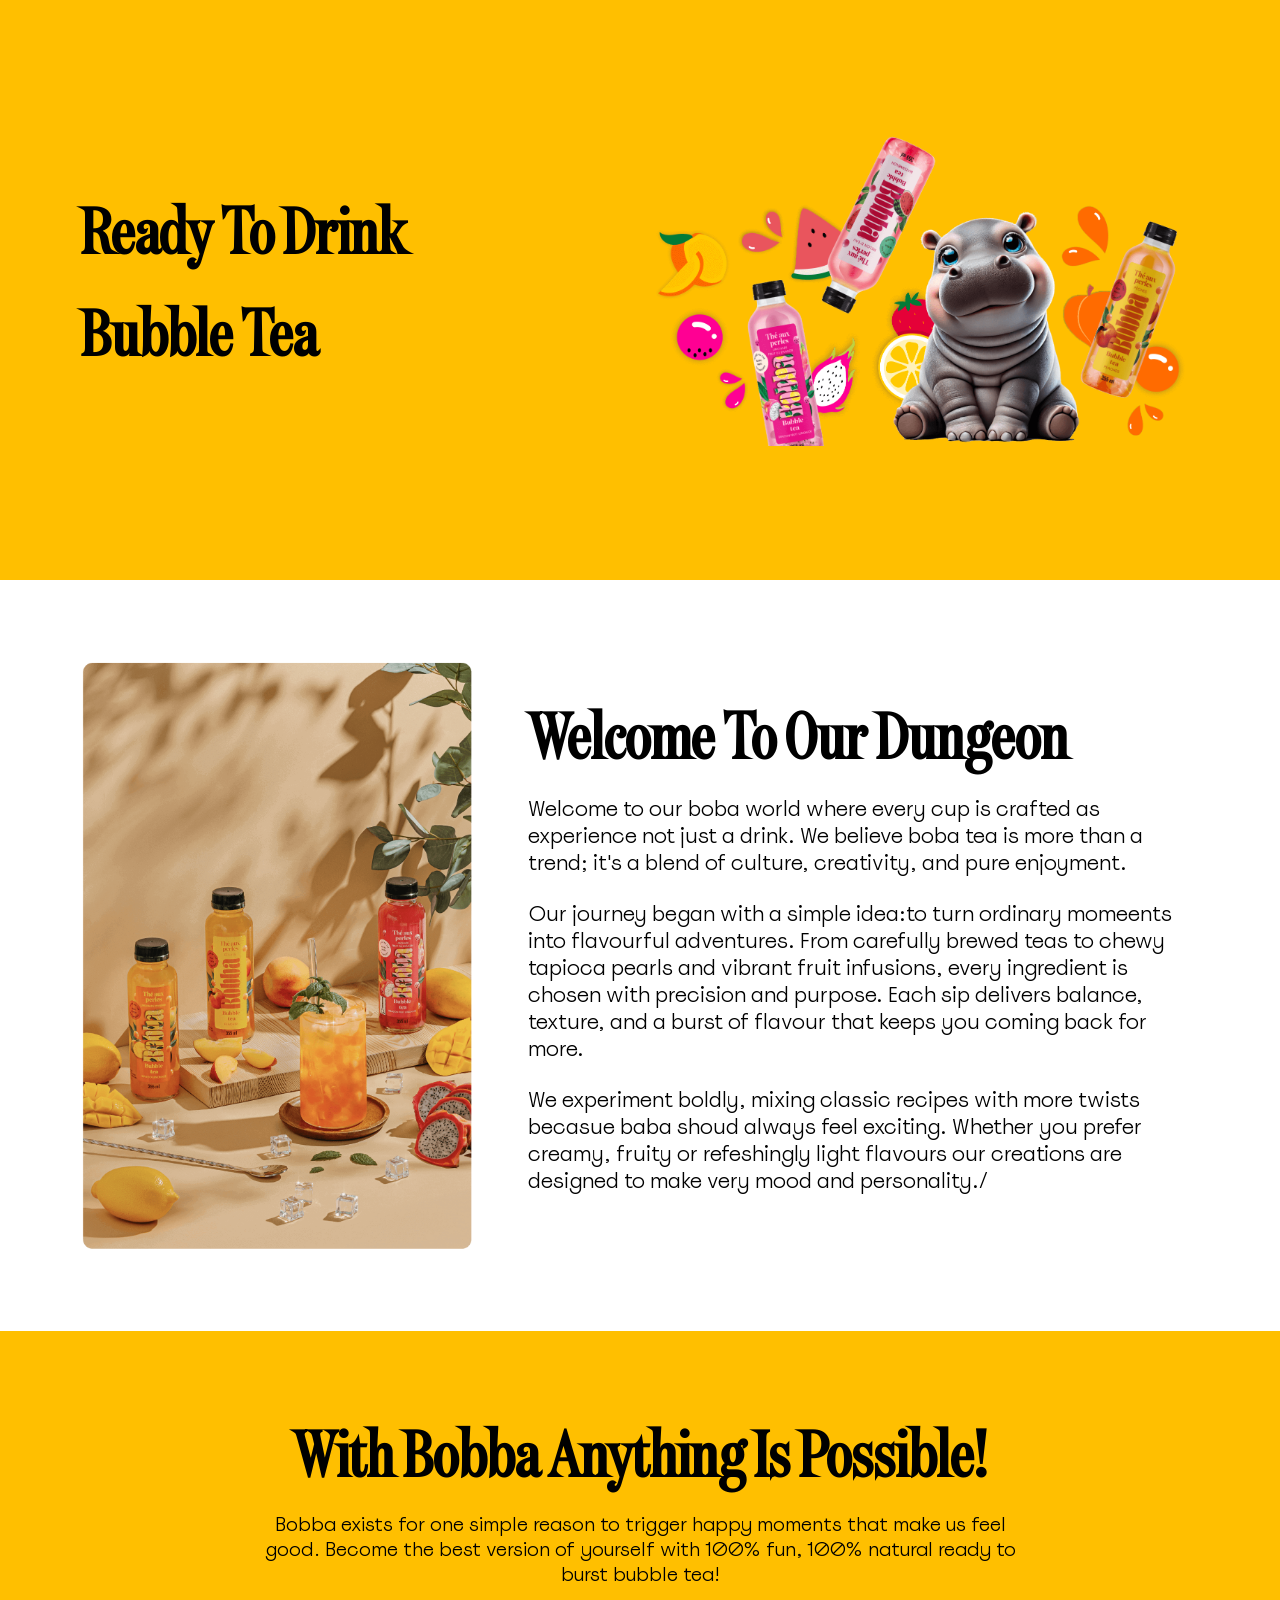
==== aboutus.html @ c611c375 "Add about us page with styling and content for bubble tea brand" ====
<!DOCTYPE html>
<html lang="en">
<head>
    <meta charset="UTF-8">
    <meta name="viewport" content="width=device-width, initial-scale=1.0">
    <title>Ready To Drink Bubble Tea</title>
    <style>
        @font-face {
            font-family: boba;
            src: url(fonts/subset-DomaineDisplayCd-Regular.woff2);
        }
        @font-face {
            font-family: boba1;
            src: url(fonts/fa-brands-400.woff2);
        }
        @font-face {
            font-family: boba2;
            src: url(fonts/subset-Spoof-Light.woff2);
        }
        *{
        margin: 0;
        padding: 0;
        }
        body{
            margin: 0;
            padding: 0;
            box-sizing: border-box;
            font-family: Arial, sans-serif;
            font-family: boba;
        }
        .hero{
            display: flex;
            height: 60vh;
            background-color: rgb(255, 191, 0);
            padding: 20px 80px 20px 80px;
        }
        .hero-first{
            display: flex;
            flex-direction: column;
            justify-content: center;
            width: 50%;
        }
        .hero-second{
            display: flex;
            justify-content: center;
            align-items: center;
            width: 50%;
        }
        .hero-second img{
            width: 100%;
        }
        .welcome{
            display: flex;
            padding: 80px;
        }
        .welcome-first{
            display: flex;
            width: 40%;
        }

        .welcome-first img{
            width: 88%;
        }
        .welcome-second{
            display: flex;
            flex-direction: column;
            justify-content: center;
            width: 60%;
            font-size: 1.3rem;
            
        }
        .welcome-second p{
            font-family: boba2;
            margin-bottom: 1.5rem;
        }
        .emotion{
            display: flex;
            flex-direction: column;
            align-items: center;
            padding: 80px;
            background-color: rgb(255, 191, 0);
        }
        h1{
            font-size: 4rem;
            margin-bottom: 1.1rem;
        }
        p{
            font-family: boba2;
        }
        .emotion .header{
            display: flex;
            flex-direction: column;
            align-items: center;
            text-align: center;
            margin-bottom: 3rem;
            font-size: 1.2rem;
            width: 70%;
        }


    </style>
</head>
<body>
    <div class="hero">
        <div class="hero-first">
            <h1>Ready To Drink</h1>
            <h1>Bubble Tea</h1>
        </div>
        <div class="hero-second">
            <img src="Img/aboutusimg.png" alt="">
        </div>
    </div>

    <div class="welcome">
        <div class="welcome-first">
            <img src="Img/aboutusimg2.png" alt="">
        </div>
        <div class="welcome-second">
            <h1>Welcome To Our Dungeon</h1>
            <p>Welcome to our boba world where every cup is crafted as experience not just a drink. We believe boba tea is more than a trend; it's a blend of culture, creativity, and pure enjoyment.</p>
            <p>Our journey began with a simple idea:to turn ordinary momeents into flavourful adventures. From carefully brewed teas to chewy tapioca pearls and vibrant fruit infusions, every ingredient is chosen with precision and purpose. Each sip delivers balance, texture, and a burst of flavour that keeps you coming back for more.</p>
            <p>We experiment boldly, mixing classic recipes with more twists becasue baba shoud always feel exciting. Whether you prefer creamy, fruity or refeshingly light flavours our creations are designed to make very mood and personality./</p>
        </div>
    </div>

    <div class="emotion">
        <div class="header">
            <h1>With Bobba Anything Is Possible!</h1>
            <p>Bobba exists for one simple reason to trigger happy moments that make us feel good. Become the best version of yourself with 100% fun, 100% natural ready to burst bubble tea!</p>
        </div>
        <div class="cards">
            <div class="card">
                
            </div>
        </div>
    </div>
</body>
</html>
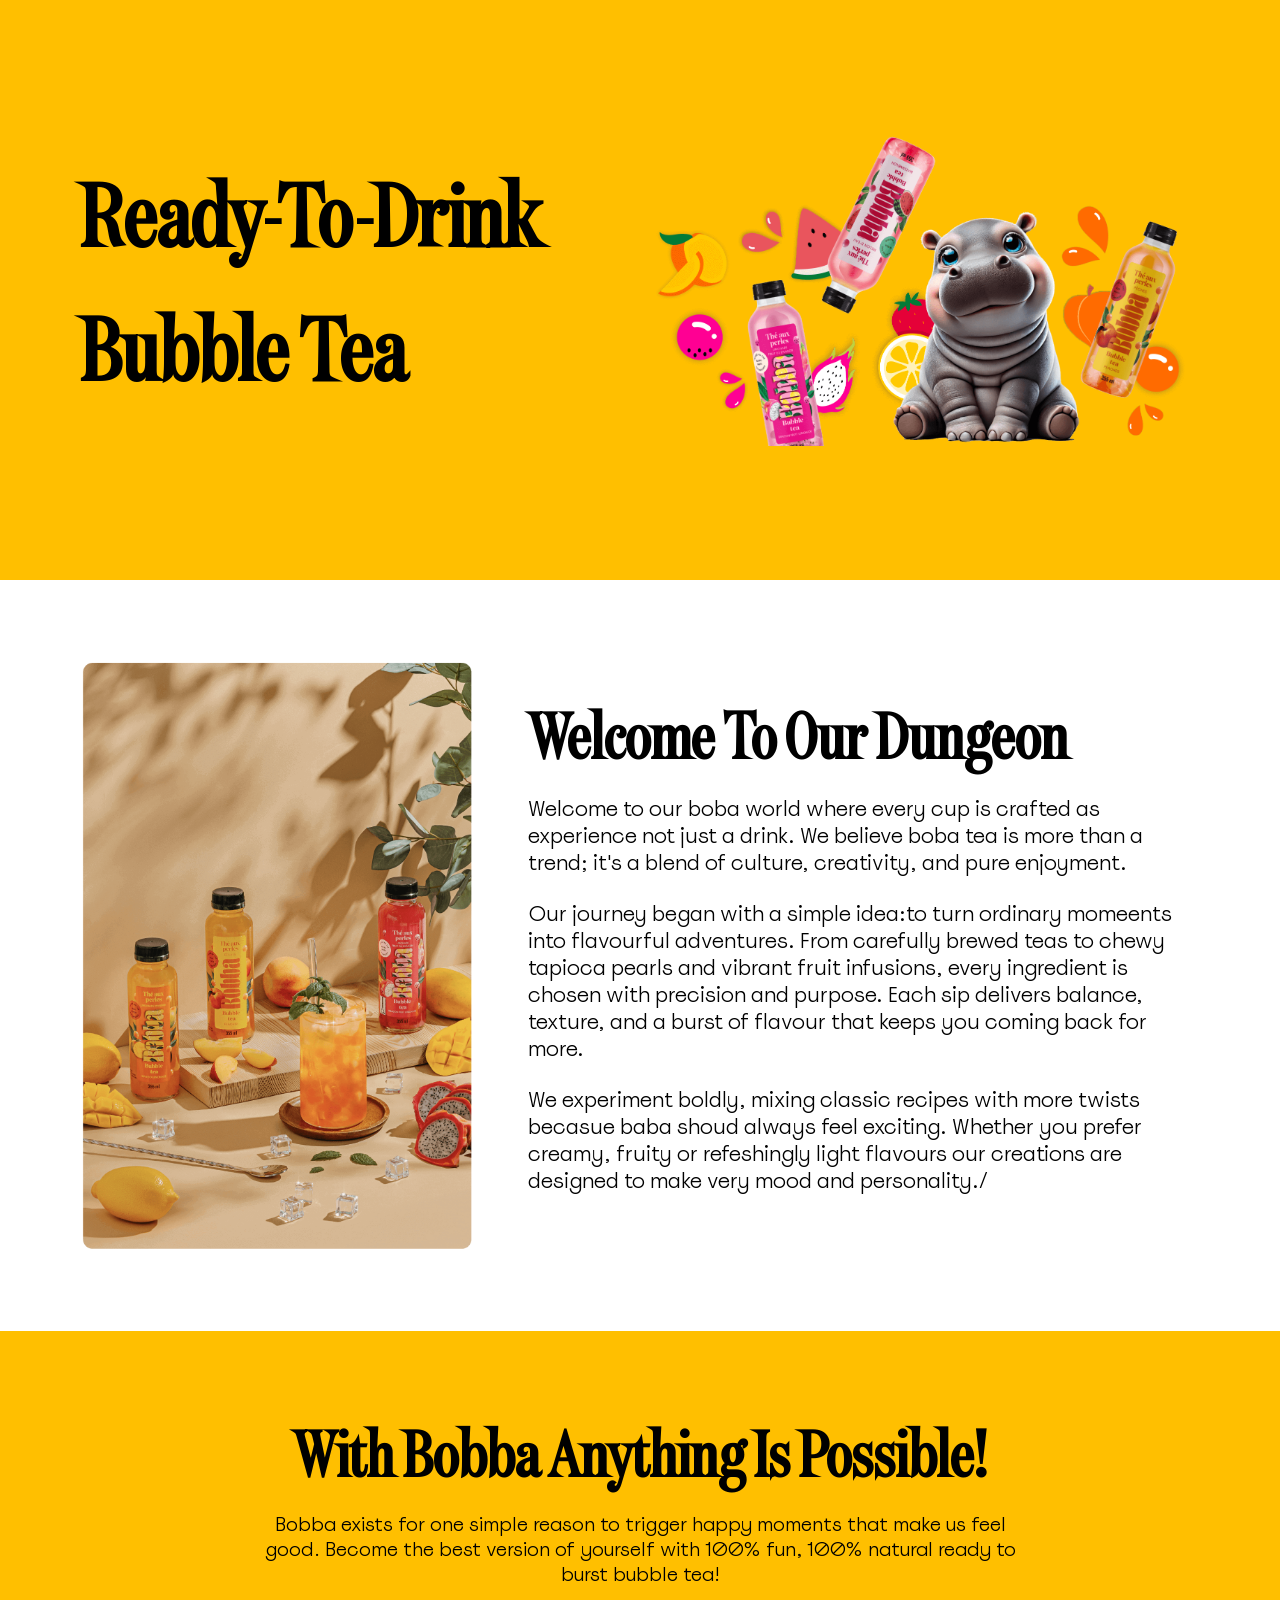
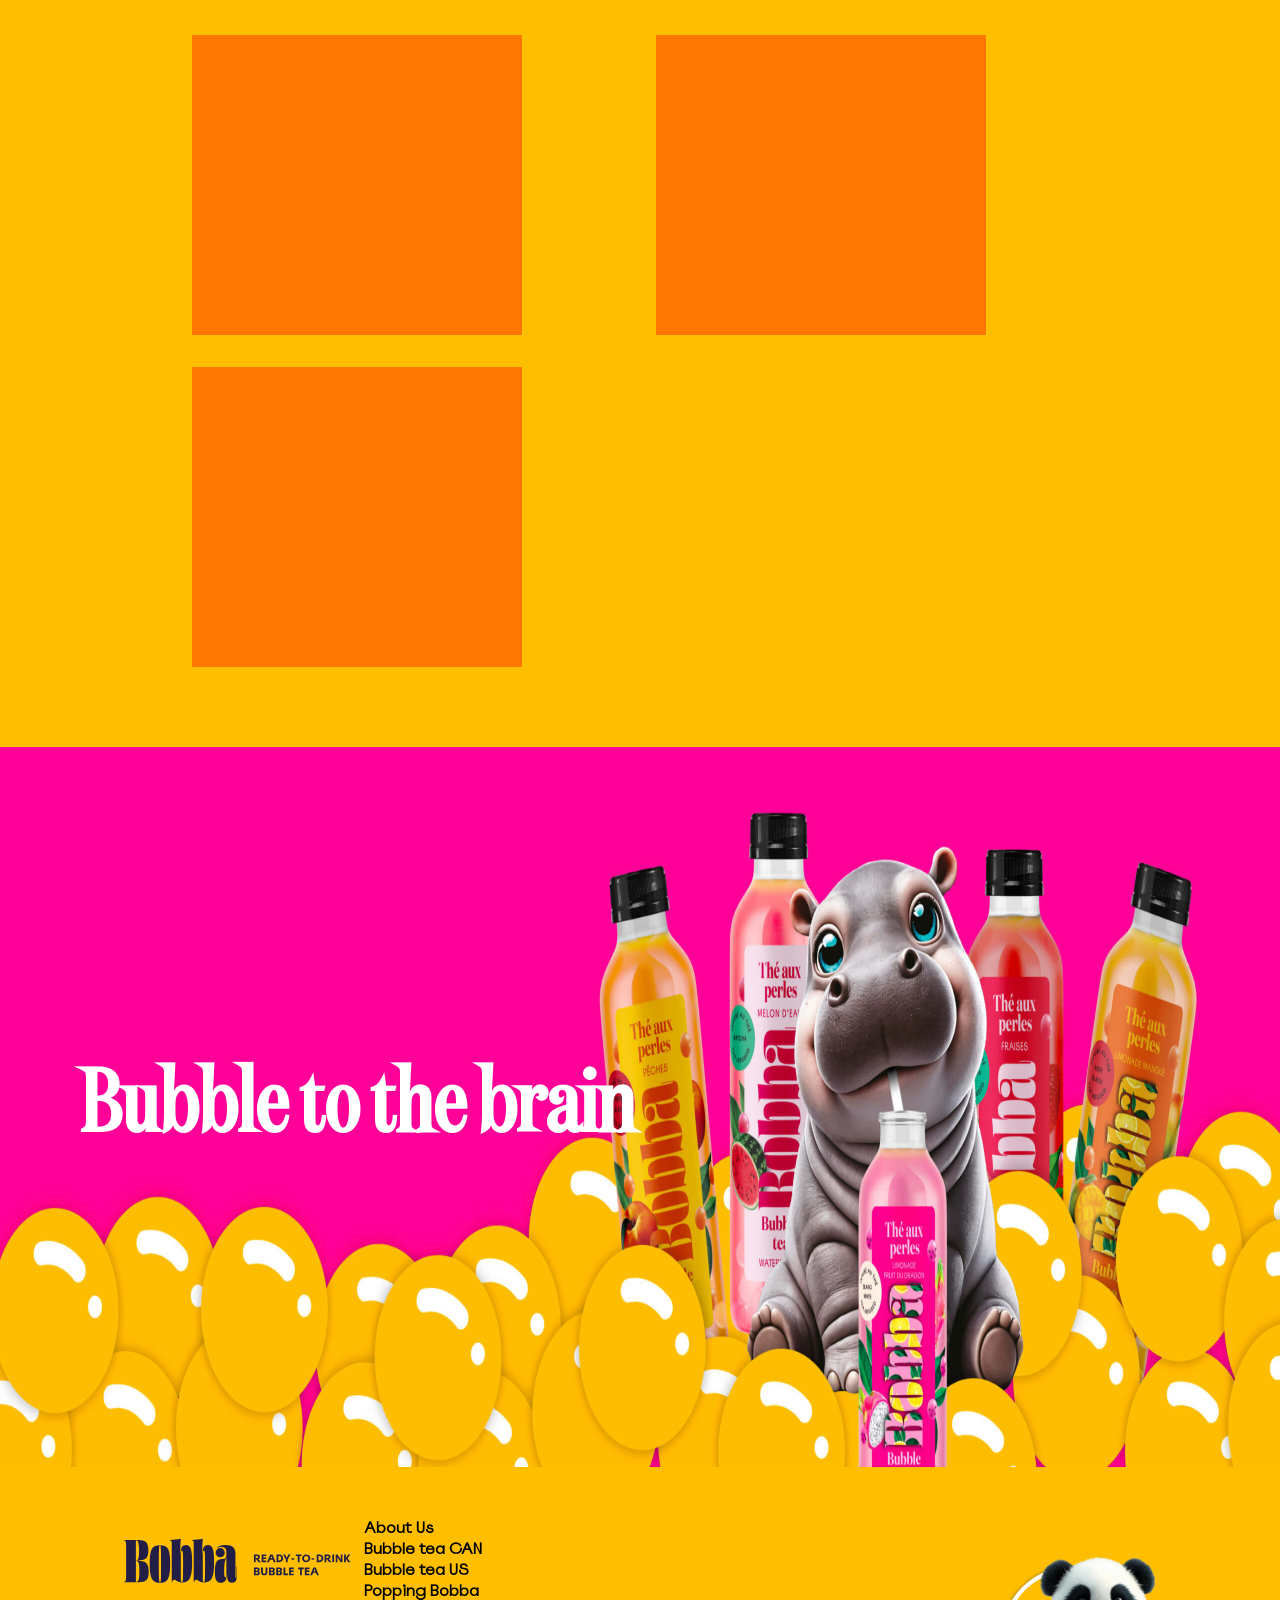
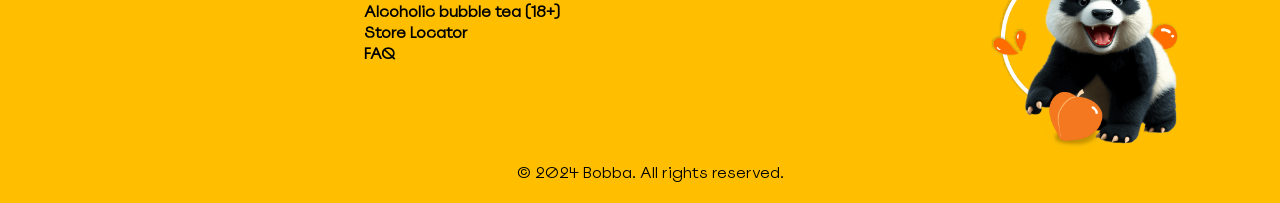
==== commit 5f4927d1: "Refactor code structure for improved readability and maintainability" ====
--- a/aboutus.html
+++ b/aboutus.html
@@ -40,6 +40,9 @@
             justify-content: center;
             width: 50%;
         }
+        .hero-first h1{
+            font-size: 5.5rem;
+        }
         .hero-second{
             display: flex;
             justify-content: center;
@@ -96,14 +99,121 @@
             font-size: 1.2rem;
             width: 70%;
         }
-
-
+        .cards{
+            display: grid;
+            grid-template-columns: repeat(auto-fill,minmax(330px, 1fr));
+            width: 80%;
+            gap: 2rem;
+    
+        }
+        .card{
+            display: flex;
+            flex-direction: column;
+            justify-content: center;
+            align-items: center;
+            width: 330px;
+            height: 300px;
+            background-color: rgb(255, 119, 0);
+            perspective: 1000px;
+            transform-style: preserve-3d;
+            transition: transform 0.8s ease;
+        }
+        .card h1{
+            font-size: 7rem;
+            color: white;
+            margin-bottom: 0;
+        }
+        .card h3{
+            font-size: 2rem;
+            text-align: center;
+        }
+        .card-front,.card-back {
+        position: absolute;
+        backface-visibility: hidden;
+        border-radius: 20px;
+        display: flex;
+        flex-direction: column;
+        justify-content: center;
+        align-items: center;
+        padding: 20px;
+        text-align: center;
+        }
+        .card-back {
+            transform: rotateY(180deg);
+        }
+
+        .card-back h3{
+            font-size: 2rem;
+            margin-bottom: 0.5rem;
+        }
+        .card-back p{
+            font-size: 1.2rem
+        }
+        .active{
+            transform: rotateY(180deg);
+        }
+        .brain{
+            display: flex;
+            height: 80vh;
+        }
+        .brain-first{
+            display: flex;
+            width: 100%;
+        }
+        .brain-first img{
+            width: 100%;
+            z-index: 0;
+        }
+        .brain-second{
+            display: flex;
+            position: absolute;
+            justify-content: center;
+            align-items: center;
+            height: 80vh;
+            color: white;
+            z-index: 1;
+            padding-left: 80px;
+        }
+        .brain-second h1{
+            font-size: 5.5rem;
+        }
+        
+        .footer{
+            display: flex;
+            flex-direction: column;
+            align-items: center;
+            background-color: rgb(255, 191, 0);
+            padding: 50px 80px 20px 100px;
+        }
+        .footer-header{
+            display: flex;
+            width: 100%;
+        }
+        .footer-first{
+            display: flex;
+            width: 80%;
+        }
+        .footer-logo{
+            width: 30%;
+        }
+        .footer-second{
+            width: 20%;
+        }
+        .footer-second img{
+            width: 100%;
+        }
+        .footer-about{
+            display: flex;
+            flex-direction: column;
+            width: 70%;
+            font-family: boba2;
+        }
     </style>
 </head>
 <body>
     <div class="hero">
         <div class="hero-first">
-            <h1>Ready To Drink</h1>
+            <h1>Ready-To-Drink</h1>
             <h1>Bubble Tea</h1>
         </div>
         <div class="hero-second">
@@ -130,9 +240,87 @@
         </div>
         <div class="cards">
             <div class="card">
+                <div class="card-front"> 
+                    <h1>01</h1>
+                    <h3>Release your wild side</h3>
+                </div>
+                <div class="card-back">
+                    <h3>Release your wild side</h3>
+                    <p>A sip of Bobba and you will dive into a world of completely delirious natural flavours!</p>
+                </div>
+            </div>
+            <div class="card">
+                <div class="card-front">
+                    <h1>02</h1>
+                    <h3>Live Largely</h3>
+                </div>
+                <div class="card-back">
+                    <h3>Live Largely</h3>
+                    <p>Why take yourself seriously, seriously? Bobba harnesses creativity and life’s pleasures – everything that matters.</p>
+                </div>
+            </div>
+            <div class="card">
+                <div class="card-front">
+                    <h1>03</h1>
+                    <h3>Dare to get wet</h3>
+                </div>
+                <div class="card-back">
+                    <h3>Dare to get wet</h3>
+                    <p>Mingle with everything that touches you with a Bobba bottle in hand to make your place. We only have one life to live!</p>
+                </div>
+            </div>
+        </div>
+    </div>
+    <div class="brain">
+        <div class="brain-second">
+            <h1>Bubble to the brain</h1>
+        </div>
+        <div class="brain-first">
+            <img src="Img/aboutusimg3.jpg" alt="">
+        </div>
+        
+    </div>
+    <div class="footer">
+        <div class="footer-header">
+            <div class="footer-first">
+
+                <div class="footer-logo">
+                    <img src="Img/logo.svg" alt="">
+                </div>
+
+                <div class="footer-about">
+                    <h4>About Us</h4>
+                    <h4>Bubble tea CAN</h4>
+                    <h4>Bubble tea US</h4>
+                    <h4>Popping Bobba</h4>
+                    <h4>Alcoholic bubble tea (18+)</h4>
+                    <h4>Store Locator</h4>
+                    <h4>FAQ</h4>
+                </div>
                 
-            </div>
-        </div>
-    </div>
+                <div class="footer-contact">
+
+                </div>
+            </div>
+            <div class="footer-second">
+                <img src="Img/panda.png" alt="">
+            </div>
+            
+
+        </div>
+        <div class="footer-footer">
+            <p>© 2024 Bobba. All rights reserved.</p>
+            
+        </div>
+    </div>
+    <script>
+        const cards = document.querySelectorAll('.card');
+
+        cards.forEach(card => {
+            card.addEventListener('click', () => {
+                card.classList.toggle('active');
+            });
+        });
+    </script>
 </body>
 </html>
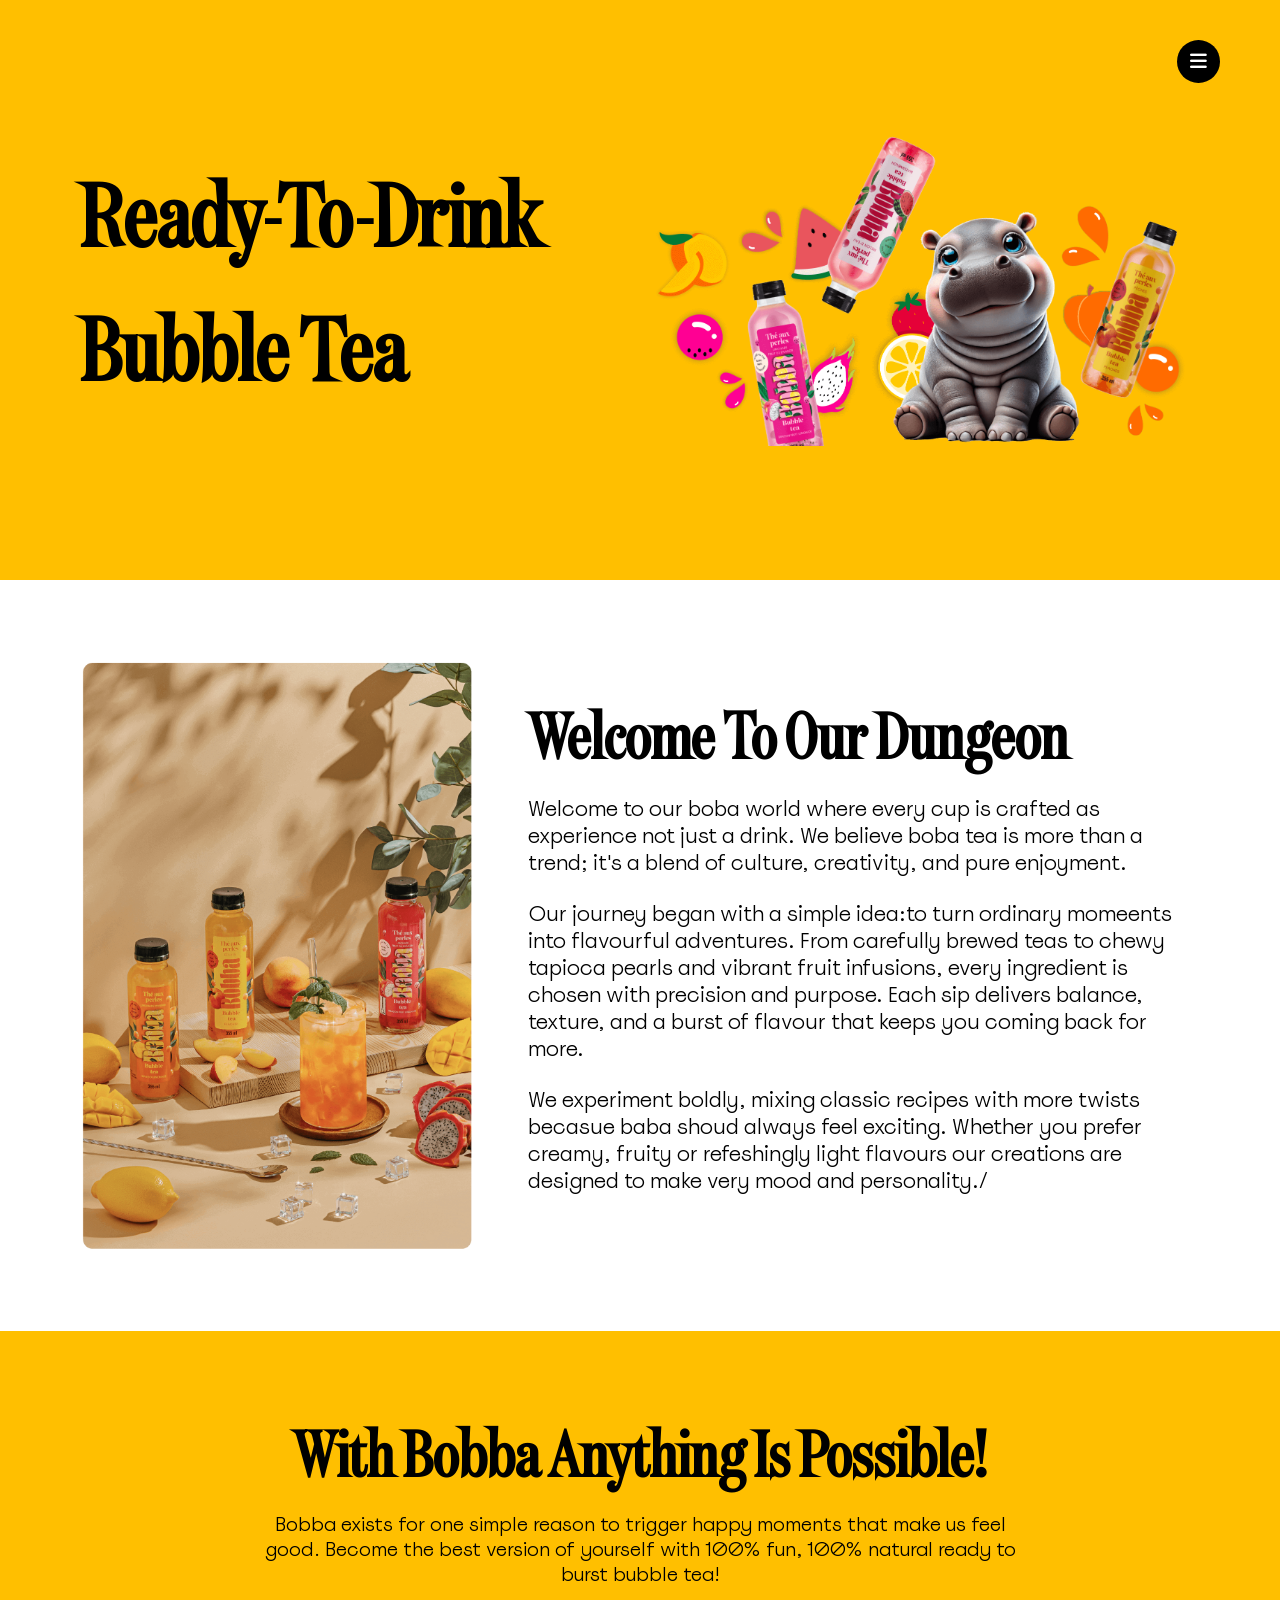
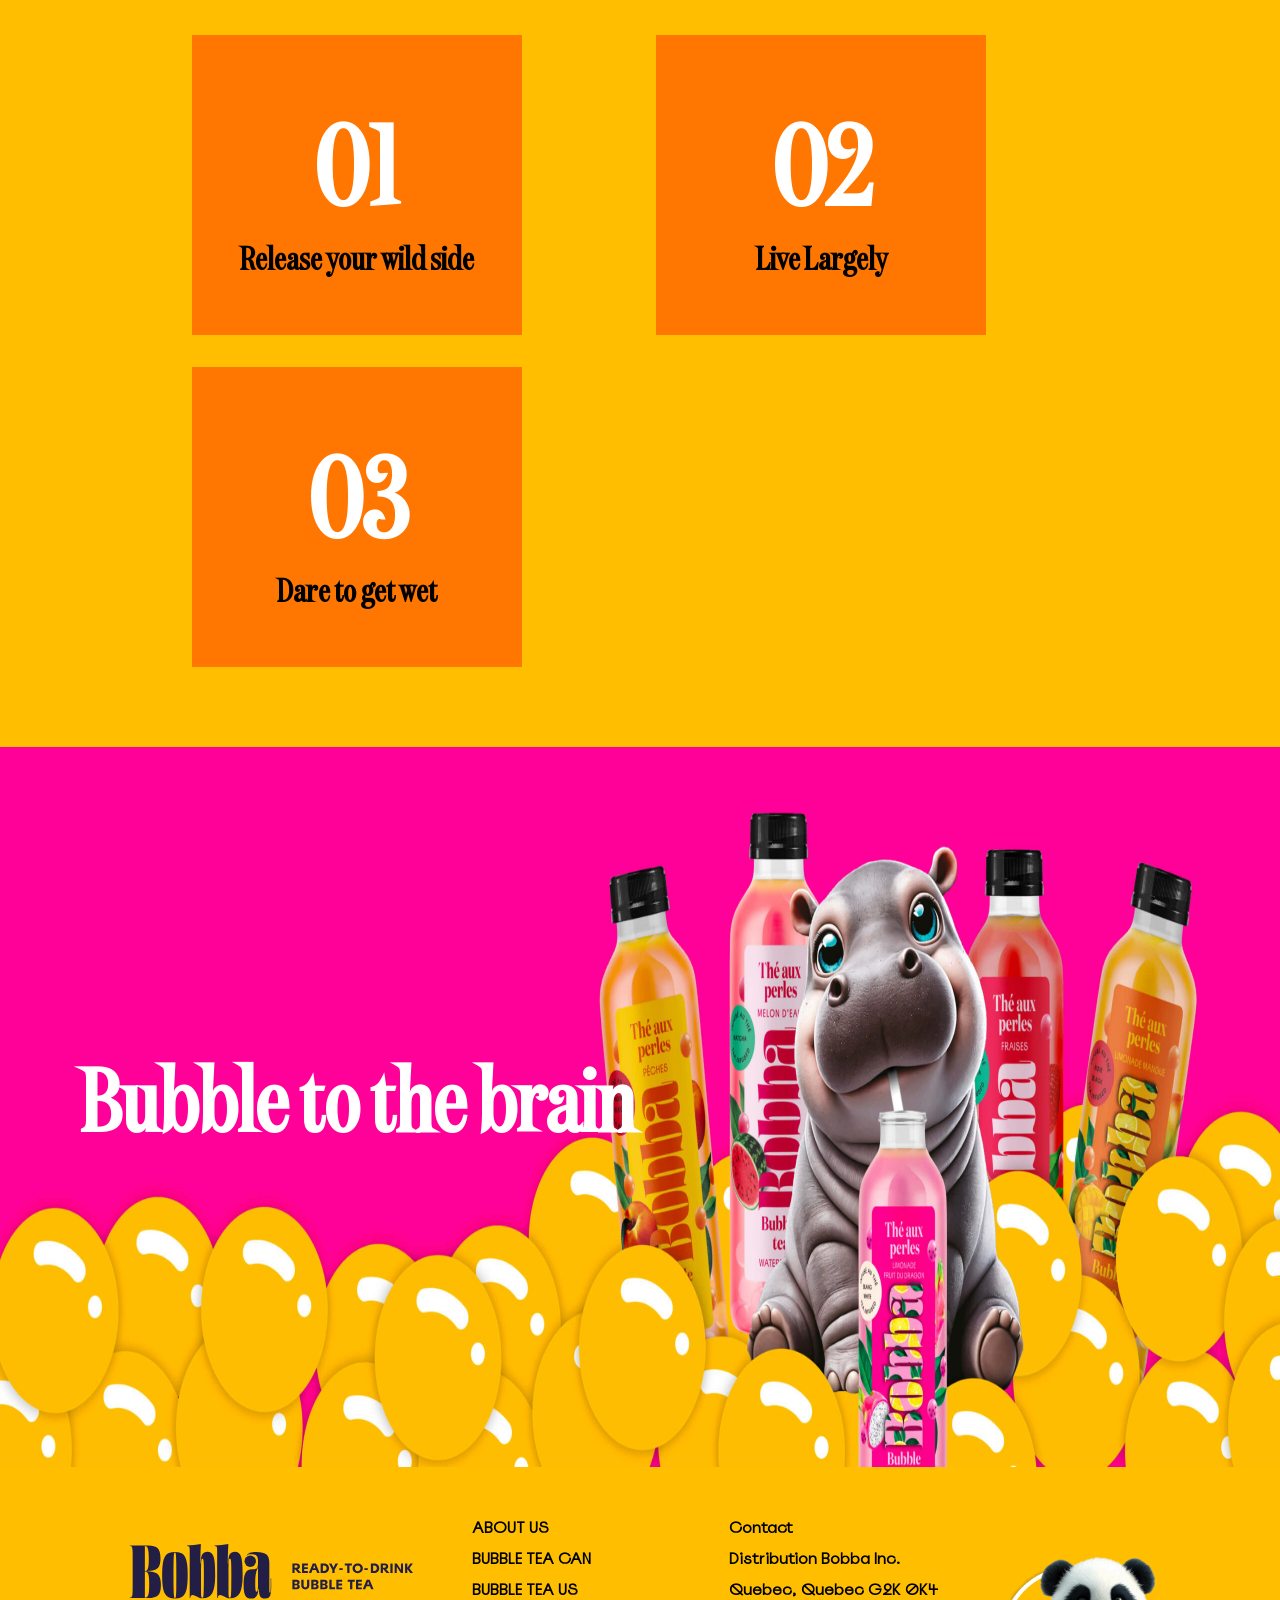
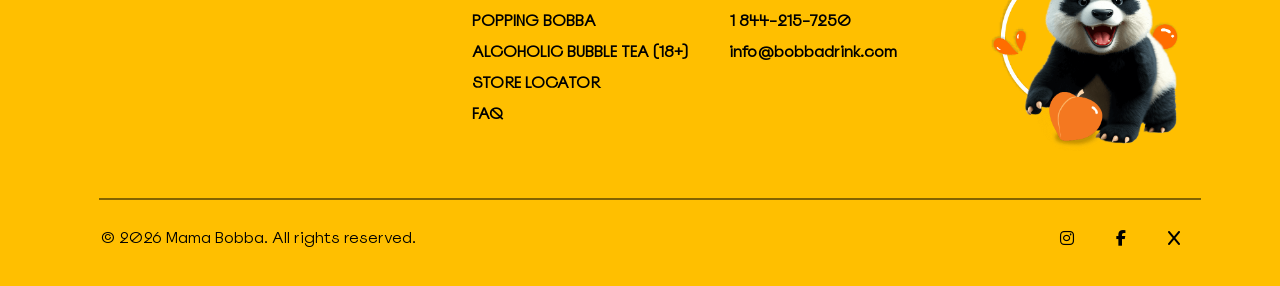
==== commit 9f6046ac: "Enhance about us page with navigation and layout improvements" ====
--- a/aboutus.html
+++ b/aboutus.html
@@ -1,96 +1,193 @@
 <!DOCTYPE html>
 <html lang="en">
+
 <head>
     <meta charset="UTF-8">
     <meta name="viewport" content="width=device-width, initial-scale=1.0">
     <title>Ready To Drink Bubble Tea</title>
+    <link rel="stylesheet" href="https://cdnjs.cloudflare.com/ajax/libs/font-awesome/6.5.1/css/all.min.css"
+        integrity="sha512-DTOQO9RWCH3ppGqcWaEA1BIZOC6xxalwEsw9c2QQeAIftl+Vegovlnee1c9QX4TctnWMn13TZye+giMm8e2LwA=="
+        crossorigin="anonymous" referrerpolicy="no-referrer" />
+
     <style>
         @font-face {
             font-family: boba;
             src: url(fonts/subset-DomaineDisplayCd-Regular.woff2);
         }
+
         @font-face {
             font-family: boba1;
             src: url(fonts/fa-brands-400.woff2);
         }
+
         @font-face {
             font-family: boba2;
             src: url(fonts/subset-Spoof-Light.woff2);
         }
-        *{
-        margin: 0;
-        padding: 0;
-        }
-        body{
+
+        * {
+            margin: 0;
+            padding: 0;
+        }
+
+        body {
             margin: 0;
             padding: 0;
             box-sizing: border-box;
             font-family: Arial, sans-serif;
             font-family: boba;
-        }
-        .hero{
+            background: linear-gradient(45deg,red,orange);
+        }
+        .nav-container {
+            display: none;
+            position: fixed;
+            width: 100%;
+            height: 100%;
+            z-index: 0;
+            top: 0;
+            right: 0;
+            transition: all 0.3s ease;
+        }
+
+        .active {
+            display: block;
+        }
+
+        .nav {
+            display: flex;
+            justify-content: center;
+            align-items: center;
+            position: absolute;
+            height: 100%;
+            right: 0;
+            width: 20%;
+        }
+
+        .nav ul {
+            display: flex;
+            flex-direction: column;
+            list-style: none;
+            gap: 20px;
+            font-family: boba2;
+
+        }
+
+        .nav ul li {
+            margin: 0 20px;
+        }
+
+        .nav ul li a {
+            text-decoration: none;
+            color: white;
+            font-size: 1.5rem;
+            font-weight: 500;
+            transition: all 0.3s ease;
+            font-weight: bold;
+        }
+
+        .logo {
+            position: fixed;
+            box-sizing: border-box;
+            padding: 12px 13px;
+            border-radius: 50%;
+            font-size: 1.2rem;
+            background-color: white;
+            margin: 40px 60px 0 0;
+            right: 0;
+            top: 0;
+            filter: invert(1);
+            cursor: pointer;
+            z-index: 6969;
+        }
+
+        .main {
+            transition: all 0.6s ease;
+        }
+
+        .naved {
+            transform: translateX(-20%);
+        }
+        .hero {
             display: flex;
             height: 60vh;
             background-color: rgb(255, 191, 0);
             padding: 20px 80px 20px 80px;
         }
-        .hero-first{
+
+        .hero-first {
             display: flex;
             flex-direction: column;
             justify-content: center;
             width: 50%;
         }
-        .hero-first h1{
+
+        .hero-first h1 {
             font-size: 5.5rem;
         }
-        .hero-second{
+
+        .hero-second {
             display: flex;
             justify-content: center;
             align-items: center;
             width: 50%;
         }
-        .hero-second img{
-            width: 100%;
-        }
-        .welcome{
+
+        .hero-second img {
+            width: 100%;
+        }
+
+        .welcome {
             display: flex;
             padding: 80px;
-        }
-        .welcome-first{
+            background-color: white;
+        }
+
+        .welcome-first {
             display: flex;
             width: 40%;
         }
 
-        .welcome-first img{
+        .welcome-first img {
             width: 88%;
         }
-        .welcome-second{
+
+        .welcome-second {
             display: flex;
             flex-direction: column;
             justify-content: center;
             width: 60%;
             font-size: 1.3rem;
-            
-        }
-        .welcome-second p{
+
+        }
+
+        .welcome-second p {
             font-family: boba2;
             margin-bottom: 1.5rem;
         }
-        .emotion{
+
+        .emotion {
             display: flex;
             flex-direction: column;
             align-items: center;
             padding: 80px;
             background-color: rgb(255, 191, 0);
         }
-        h1{
+
+        h1 {
             font-size: 4rem;
             margin-bottom: 1.1rem;
         }
-        p{
+
+        p {
             font-family: boba2;
         }
-        .emotion .header{
+
+        a {
+            text-decoration: none;
+            color: black;
+        }
+
+        .emotion .header {
             display: flex;
             flex-direction: column;
             align-items: center;
@@ -99,14 +196,16 @@
             font-size: 1.2rem;
             width: 70%;
         }
-        .cards{
+
+        .cards {
             display: grid;
-            grid-template-columns: repeat(auto-fill,minmax(330px, 1fr));
+            grid-template-columns: repeat(auto-fill, minmax(330px, 1fr));
             width: 80%;
             gap: 2rem;
-    
-        }
-        .card{
+
+        }
+
+        .card {
             display: flex;
             flex-direction: column;
             justify-content: center;
@@ -118,53 +217,64 @@
             transform-style: preserve-3d;
             transition: transform 0.8s ease;
         }
-        .card h1{
+
+        .card h1 {
             font-size: 7rem;
             color: white;
             margin-bottom: 0;
         }
-        .card h3{
+
+        .card h3 {
             font-size: 2rem;
             text-align: center;
         }
-        .card-front,.card-back {
-        position: absolute;
-        backface-visibility: hidden;
-        border-radius: 20px;
-        display: flex;
-        flex-direction: column;
-        justify-content: center;
-        align-items: center;
-        padding: 20px;
-        text-align: center;
-        }
+
+        .card-front,
+        .card-back {
+            position: absolute;
+            backface-visibility: hidden;
+            border-radius: 20px;
+            display: flex;
+            flex-direction: column;
+            justify-content: center;
+            align-items: center;
+            padding: 20px;
+            text-align: center;
+        }
+
         .card-back {
             transform: rotateY(180deg);
         }
 
-        .card-back h3{
+        .card-back h3 {
             font-size: 2rem;
             margin-bottom: 0.5rem;
         }
-        .card-back p{
+
+        .card-back p {
             font-size: 1.2rem
         }
-        .active{
+
+        .rotated {
             transform: rotateY(180deg);
         }
-        .brain{
+
+        .brain {
             display: flex;
             height: 80vh;
         }
-        .brain-first{
-            display: flex;
-            width: 100%;
-        }
-        .brain-first img{
+
+        .brain-first {
+            display: flex;
+            width: 100%;
+        }
+
+        .brain-first img {
             width: 100%;
             z-index: 0;
         }
-        .brain-second{
+
+        .brain-second {
             display: flex;
             position: absolute;
             justify-content: center;
@@ -174,153 +284,236 @@
             z-index: 1;
             padding-left: 80px;
         }
-        .brain-second h1{
+
+        .brain-second h1 {
             font-size: 5.5rem;
         }
-        
-        .footer{
+
+        .footer {
             display: flex;
             flex-direction: column;
             align-items: center;
             background-color: rgb(255, 191, 0);
             padding: 50px 80px 20px 100px;
         }
-        .footer-header{
-            display: flex;
-            width: 100%;
-        }
-        .footer-first{
-            display: flex;
-            width: 80%;
-        }
-        .footer-logo{
+
+        .footer-header {
+            display: flex;
+            width: 100%;
+        }
+
+        .footer-first {
+            display: flex;
+            justify-content: space-between;
+            width: 100%;
+            padding-bottom: 40px;
+        }
+
+        .footer-logo {
             width: 30%;
         }
-        .footer-second{
+
+        .footer-second {
+            display: flex;
             width: 20%;
         }
-        .footer-second img{
-            width: 100%;
-        }
-        .footer-about{
-            display: flex;
-            flex-direction: column;
-            width: 70%;
+
+        .footer-second img {
+            width: 100%;
+        }
+
+        .footer-about {
+            display: flex;
+            flex-direction: column;
             font-family: boba2;
-        }
+            font-weight: 100;
+            gap: 10px;
+        }
+
+        .footer-contact {
+            display: flex;
+            flex-direction: column;
+            font-family: boba2;
+            font-weight: 100;
+            gap: 10px;
+        }
+
+        .footer-footer {
+            display: flex;
+            justify-content: space-between;
+            align-items: center;
+            margin-top: 10px;
+            width: 100%;
+        }
+
+        .footer-footer i {
+            padding: 20px;
+            font-size: 1rem;
+            cursor: pointer;
+        }
+
+        hr {
+            width: 100%;
+            border: 0.5px solid rgba(0, 0, 0, 0.481);
+        }
+
+
     </style>
 </head>
+
 <body>
-    <div class="hero">
-        <div class="hero-first">
-            <h1>Ready-To-Drink</h1>
-            <h1>Bubble Tea</h1>
-        </div>
-        <div class="hero-second">
-            <img src="Img/aboutusimg.png" alt="">
+    <div class="nav-container">
+        <div class="nav">
+        <ul>
+            <li><a href="index.html"><i class="fas fa-home"></i> Home</a></li>
+            <li><a href="#"><i class="fas fa-question"></i> FAQ</a></li>
+            <li><a href="#"><i class="fas fa-store"></i> Where to buy</a></li>
+            <li><a href="#"><i class="fas fa-envelope"></i> Contact us</a></li>
+        </ul>
         </div>
     </div>
-
-    <div class="welcome">
-        <div class="welcome-first">
-            <img src="Img/aboutusimg2.png" alt="">
+    <div class="main">
+        <div class="hero">
+            <i class="fas fa-bars logo"></i>
+            <div class="hero-first">
+                <h1>Ready-To-Drink</h1>
+                <h1>Bubble Tea</h1>
+            </div>
+            <div class="hero-second">
+                <img src="Img/aboutusimg.png" alt="">
+            </div>
         </div>
-        <div class="welcome-second">
-            <h1>Welcome To Our Dungeon</h1>
-            <p>Welcome to our boba world where every cup is crafted as experience not just a drink. We believe boba tea is more than a trend; it's a blend of culture, creativity, and pure enjoyment.</p>
-            <p>Our journey began with a simple idea:to turn ordinary momeents into flavourful adventures. From carefully brewed teas to chewy tapioca pearls and vibrant fruit infusions, every ingredient is chosen with precision and purpose. Each sip delivers balance, texture, and a burst of flavour that keeps you coming back for more.</p>
-            <p>We experiment boldly, mixing classic recipes with more twists becasue baba shoud always feel exciting. Whether you prefer creamy, fruity or refeshingly light flavours our creations are designed to make very mood and personality./</p>
+
+        <div class="welcome">
+            <div class="welcome-first">
+                <img src="Img/aboutusimg2.png" alt="">
+            </div>
+            <div class="welcome-second">
+                <h1>Welcome To Our Dungeon</h1>
+                <p>Welcome to our boba world where every cup is crafted as experience not just a drink. We believe boba
+                    tea
+                    is more than a trend; it's a blend of culture, creativity, and pure enjoyment.</p>
+                <p>Our journey began with a simple idea:to turn ordinary momeents into flavourful adventures. From
+                    carefully
+                    brewed teas to chewy tapioca pearls and vibrant fruit infusions, every ingredient is chosen with
+                    precision and purpose. Each sip delivers balance, texture, and a burst of flavour that keeps you
+                    coming
+                    back for more.</p>
+                <p>We experiment boldly, mixing classic recipes with more twists becasue baba shoud always feel
+                    exciting.
+                    Whether you prefer creamy, fruity or refeshingly light flavours our creations are designed to make
+                    very
+                    mood and personality./</p>
+            </div>
         </div>
-    </div>
-
-    <div class="emotion">
-        <div class="header">
-            <h1>With Bobba Anything Is Possible!</h1>
-            <p>Bobba exists for one simple reason to trigger happy moments that make us feel good. Become the best version of yourself with 100% fun, 100% natural ready to burst bubble tea!</p>
+
+        <div class="emotion">
+            <div class="header">
+                <h1>With Bobba Anything Is Possible!</h1>
+                <p>Bobba exists for one simple reason to trigger happy moments that make us feel good. Become the best
+                    version of yourself with 100% fun, 100% natural ready to burst bubble tea!</p>
+            </div>
+            <div class="cards">
+                <div class="card">
+                    <div class="card-front">
+                        <h1>01</h1>
+                        <h3>Release your wild side</h3>
+                    </div>
+                    <div class="card-back">
+                        <h3>Release your wild side</h3>
+                        <p>A sip of Bobba and you will dive into a world of completely delirious natural flavours!</p>
+                    </div>
+                </div>
+                <div class="card">
+                    <div class="card-front">
+                        <h1>02</h1>
+                        <h3>Live Largely</h3>
+                    </div>
+                    <div class="card-back">
+                        <h3>Live Largely</h3>
+                        <p>Why take yourself seriously, seriously? Bobba harnesses creativity and life’s pleasures –
+                            everything that matters.</p>
+                    </div>
+                </div>
+                <div class="card">
+                    <div class="card-front">
+                        <h1>03</h1>
+                        <h3>Dare to get wet</h3>
+                    </div>
+                    <div class="card-back">
+                        <h3>Dare to get wet</h3>
+                        <p>Mingle with everything that touches you with a Bobba bottle in hand to make your place. We
+                            only
+                            have one life to live!</p>
+                    </div>
+                </div>
+            </div>
         </div>
-        <div class="cards">
-            <div class="card">
-                <div class="card-front"> 
-                    <h1>01</h1>
-                    <h3>Release your wild side</h3>
+        <div class="brain">
+            <div class="brain-second">
+                <h1>Bubble to the brain</h1>
+            </div>
+            <div class="brain-first">
+                <img src="Img/aboutusimg3.jpg" alt="">
+            </div>
+
+        </div>
+        <div class="footer">
+            <div class="footer-header">
+                <div class="footer-first">
+
+                    <div class="footer-logo">
+                        <img src="Img/logo.svg" alt="">
+                    </div>
+
+                    <div class="footer-about">
+                        <h4>ABOUT US</h4>
+                        <h4>BUBBLE TEA CAN</h4>
+                        <h4>BUBBLE TEA US</h4>
+                        <h4>POPPING BOBBA</h4>
+                        <h4>ALCOHOLIC BUBBLE TEA (18+)</h4>
+                        <h4>STORE LOCATOR</h4>
+                        <h4>FAQ</h4>
+                    </div>
+
+                    <div class="footer-contact">
+                        <h4>Contact</h4>
+                        <h4>Distribution Bobba Inc.</h4>
+                        <h4>Quebec, Quebec G2K 0K4</h4>
+                        <h4>1 844-215-7250</h4>
+                        <h4>info@bobbadrink.com</h4>
+                    </div>
+                    <div class="footer-second">
+                        <img src="Img/panda.png" alt="">
+                    </div>
                 </div>
-                <div class="card-back">
-                    <h3>Release your wild side</h3>
-                    <p>A sip of Bobba and you will dive into a world of completely delirious natural flavours!</p>
+
+
+            </div>
+            <hr />
+            <div class="footer-footer">
+                <p>© 2026 Mama Bobba. All rights reserved.</p>
+                <div class="social-medias">
+                    <a href="https://www.instagram.com/prasum_shrestha/"><i class="fab fa-instagram"></i></a>
+                    <a href="https://www.facebook.com/prasum.shrestha.2025"><i class="fab fa-facebook-f"></i></a>
+                    <a href="https://x.com/PrasumShrestha"><i class="fab fa-x"></i></a>
                 </div>
-            </div>
-            <div class="card">
-                <div class="card-front">
-                    <h1>02</h1>
-                    <h3>Live Largely</h3>
-                </div>
-                <div class="card-back">
-                    <h3>Live Largely</h3>
-                    <p>Why take yourself seriously, seriously? Bobba harnesses creativity and life’s pleasures – everything that matters.</p>
-                </div>
-            </div>
-            <div class="card">
-                <div class="card-front">
-                    <h1>03</h1>
-                    <h3>Dare to get wet</h3>
-                </div>
-                <div class="card-back">
-                    <h3>Dare to get wet</h3>
-                    <p>Mingle with everything that touches you with a Bobba bottle in hand to make your place. We only have one life to live!</p>
-                </div>
+
             </div>
         </div>
-    </div>
-    <div class="brain">
-        <div class="brain-second">
-            <h1>Bubble to the brain</h1>
-        </div>
-        <div class="brain-first">
-            <img src="Img/aboutusimg3.jpg" alt="">
-        </div>
-        
-    </div>
-    <div class="footer">
-        <div class="footer-header">
-            <div class="footer-first">
-
-                <div class="footer-logo">
-                    <img src="Img/logo.svg" alt="">
-                </div>
-
-                <div class="footer-about">
-                    <h4>About Us</h4>
-                    <h4>Bubble tea CAN</h4>
-                    <h4>Bubble tea US</h4>
-                    <h4>Popping Bobba</h4>
-                    <h4>Alcoholic bubble tea (18+)</h4>
-                    <h4>Store Locator</h4>
-                    <h4>FAQ</h4>
-                </div>
-                
-                <div class="footer-contact">
-
-                </div>
-            </div>
-            <div class="footer-second">
-                <img src="Img/panda.png" alt="">
-            </div>
-            
-
-        </div>
-        <div class="footer-footer">
-            <p>© 2024 Bobba. All rights reserved.</p>
-            
-        </div>
+
+
     </div>
     <script>
         const cards = document.querySelectorAll('.card');
 
         cards.forEach(card => {
             card.addEventListener('click', () => {
-                card.classList.toggle('active');
+                card.classList.toggle('rotated');
             });
         });
     </script>
+    <script src="script.js"></script>
 </body>
+
 </html>
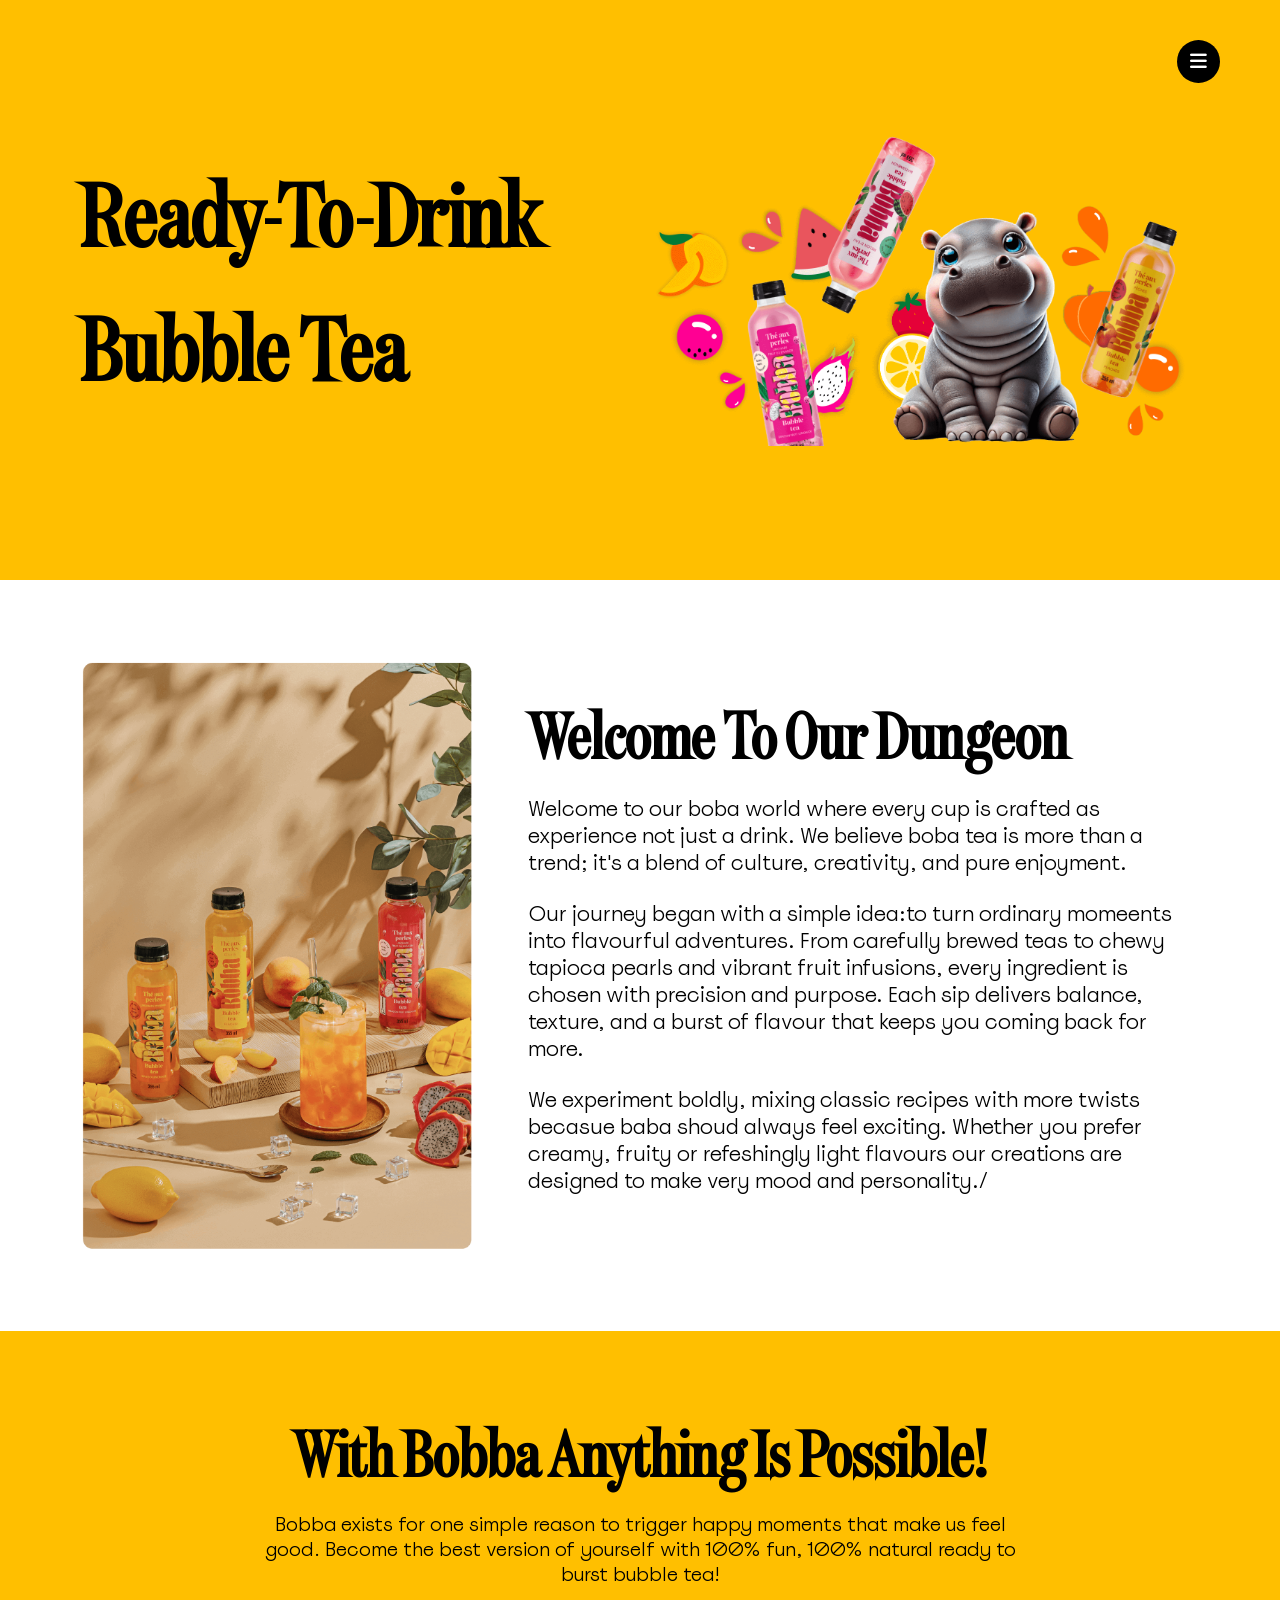
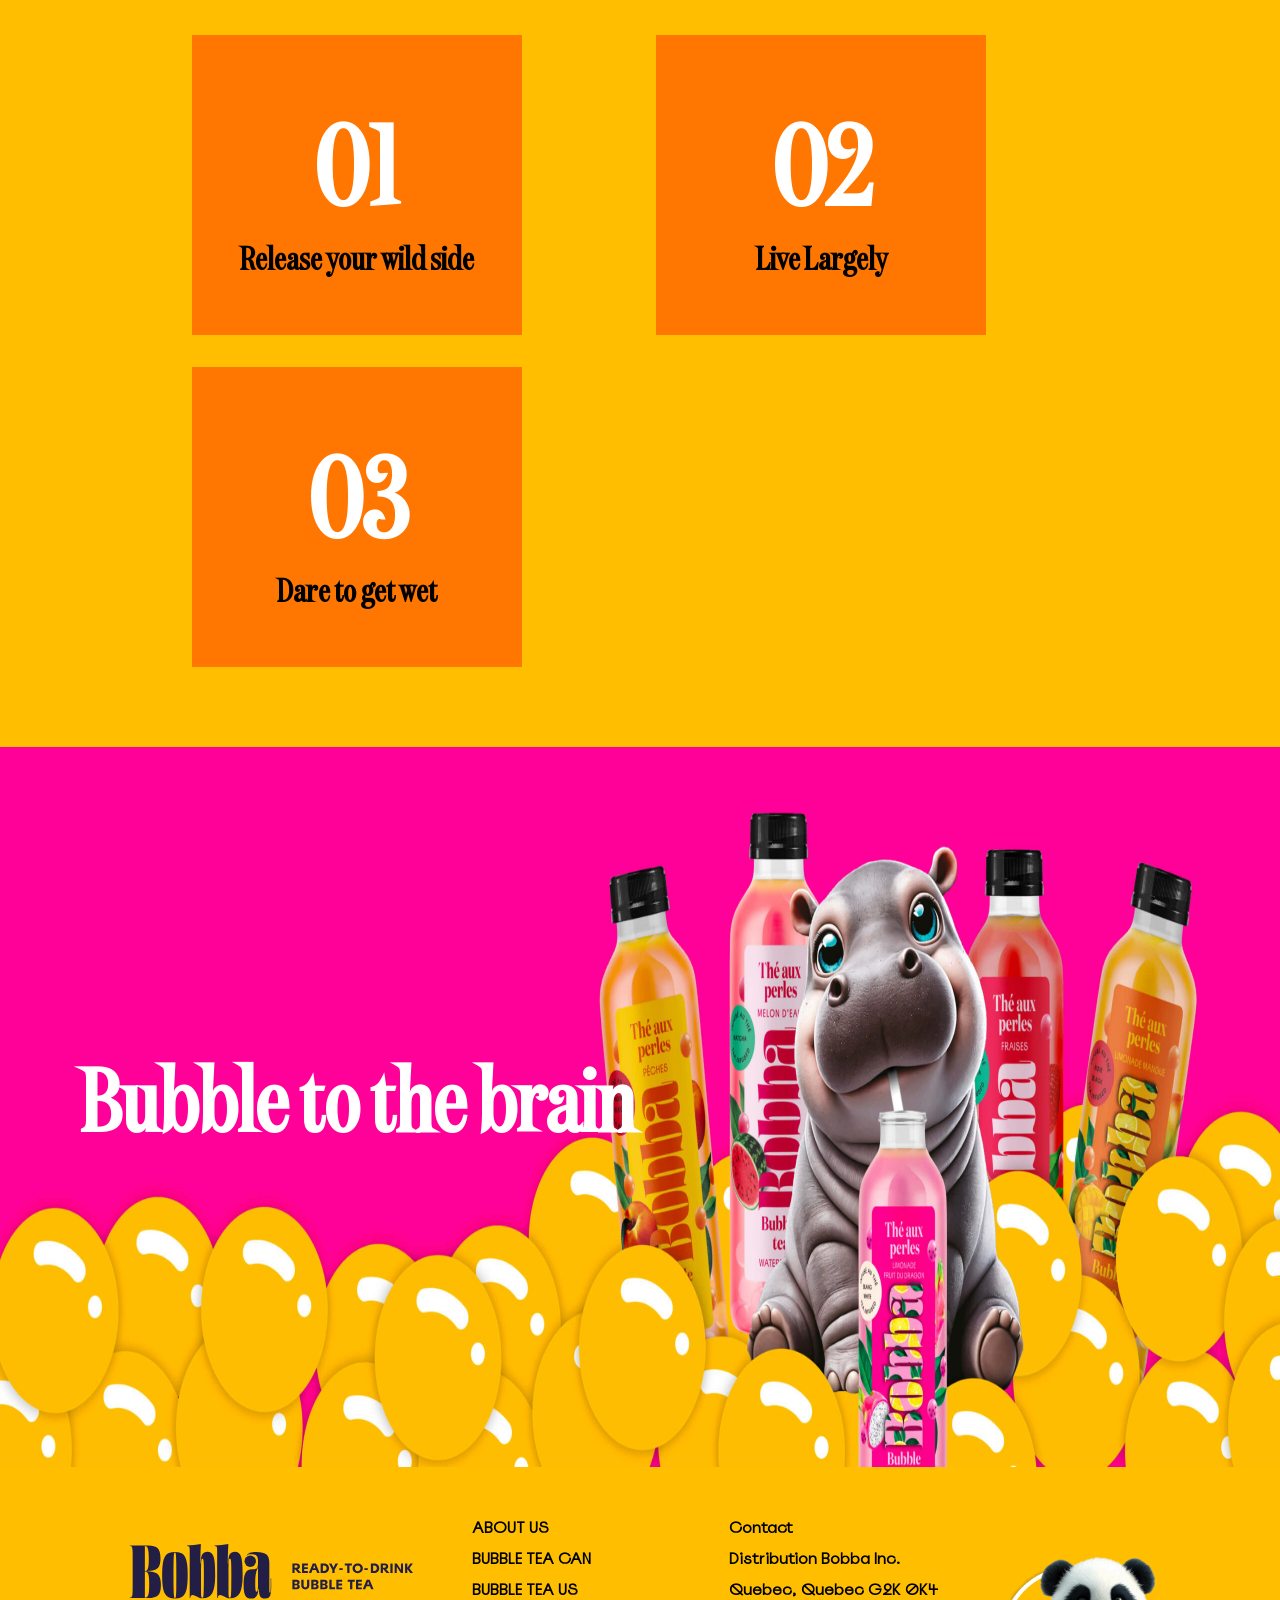
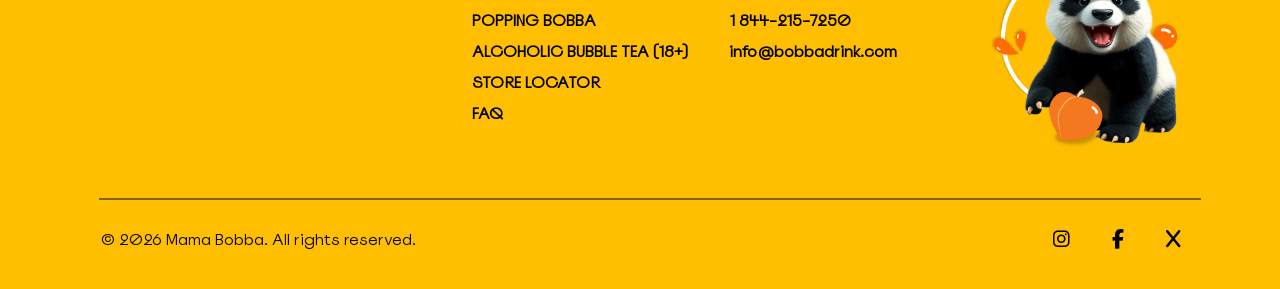
==== commit bf51b946: "Add FAQ page and styles for Bobba bubble tea - Created a new FAQ page (faq.html) with a structured l" ====
--- a/aboutus.html
+++ b/aboutus.html
@@ -8,7 +8,7 @@
     <link rel="stylesheet" href="https://cdnjs.cloudflare.com/ajax/libs/font-awesome/6.5.1/css/all.min.css"
         integrity="sha512-DTOQO9RWCH3ppGqcWaEA1BIZOC6xxalwEsw9c2QQeAIftl+Vegovlnee1c9QX4TctnWMn13TZye+giMm8e2LwA=="
         crossorigin="anonymous" referrerpolicy="no-referrer" />
-
+    <link rel="stylesheet" href="perm.css">
     <style>
         @font-face {
             font-family: boba;
@@ -38,75 +38,7 @@
             font-family: boba;
             background: linear-gradient(45deg,red,orange);
         }
-        .nav-container {
-            display: none;
-            position: fixed;
-            width: 100%;
-            height: 100%;
-            z-index: 0;
-            top: 0;
-            right: 0;
-            transition: all 0.3s ease;
-        }
-
-        .active {
-            display: block;
-        }
-
-        .nav {
-            display: flex;
-            justify-content: center;
-            align-items: center;
-            position: absolute;
-            height: 100%;
-            right: 0;
-            width: 20%;
-        }
-
-        .nav ul {
-            display: flex;
-            flex-direction: column;
-            list-style: none;
-            gap: 20px;
-            font-family: boba2;
-
-        }
-
-        .nav ul li {
-            margin: 0 20px;
-        }
-
-        .nav ul li a {
-            text-decoration: none;
-            color: white;
-            font-size: 1.5rem;
-            font-weight: 500;
-            transition: all 0.3s ease;
-            font-weight: bold;
-        }
-
-        .logo {
-            position: fixed;
-            box-sizing: border-box;
-            padding: 12px 13px;
-            border-radius: 50%;
-            font-size: 1.2rem;
-            background-color: white;
-            margin: 40px 60px 0 0;
-            right: 0;
-            top: 0;
-            filter: invert(1);
-            cursor: pointer;
-            z-index: 6969;
-        }
-
-        .main {
-            transition: all 0.6s ease;
-        }
-
-        .naved {
-            transform: translateX(-20%);
-        }
+        
         .hero {
             display: flex;
             height: 60vh;
@@ -348,7 +280,7 @@
 
         .footer-footer i {
             padding: 20px;
-            font-size: 1rem;
+            font-size: 1.2rem;
             cursor: pointer;
         }
 
@@ -366,7 +298,8 @@
         <div class="nav">
         <ul>
             <li><a href="index.html"><i class="fas fa-home"></i> Home</a></li>
-            <li><a href="#"><i class="fas fa-question"></i> FAQ</a></li>
+            <li><a href="aboutus.html"><i class="fas fa-circle-info"></i> About Us</a></li>
+            <li><a href="faq.html"><i class="fas fa-question"></i> FAQ</a></li>
             <li><a href="#"><i class="fas fa-store"></i> Where to buy</a></li>
             <li><a href="#"><i class="fas fa-envelope"></i> Contact us</a></li>
         </ul>
--- a/perm.css
+++ b/perm.css
@@ -0,0 +1,97 @@
+    @font-face {
+        font-family: boba;
+        src: url(fonts/subset-DomaineDisplayCd-Regular.woff2);
+    }
+
+    @font-face {
+        font-family: boba1;
+        src: url(fonts/fa-brands-400.woff2);
+    }
+
+    @font-face {
+        font-family: boba2;
+        src: url(fonts/subset-Spoof-Light.woff2);
+    }
+
+    * {
+        margin: 0;
+        padding: 0;
+    }
+
+    body {
+        margin: 0;
+        padding: 0;
+        box-sizing: border-box;
+        font-family: Arial, sans-serif;
+        font-family: boba;
+        background: linear-gradient(45deg,red,orange);
+    }
+    .nav-container {
+      display: none;
+      position: fixed;
+      width: 100%;
+      height: 100%;
+      z-index: 0;
+      top: 0;
+      right: 0;
+      transition: all 0.3s ease;
+    }
+
+    .active {
+      display: block;
+    }
+
+    .nav {
+      display: flex;
+      justify-content: center;
+      align-items: center;
+      position: absolute;
+      height: 100%;
+      right: 0;
+      width: 20%;
+    }
+
+    .nav ul {
+      display: flex;
+      flex-direction: column;
+      list-style: none;
+      gap: 20px;
+      font-family: boba2;
+
+    }
+
+    .nav ul li {
+      margin: 0 20px;
+    }
+
+    .nav ul li a {
+      text-decoration: none;
+      color: white;
+      font-size: 1.5rem;
+      font-weight: 500;
+      transition: all 0.3s ease;
+      font-weight: bold;
+    }
+
+    .logo {
+      position: fixed;
+      box-sizing: border-box;
+      padding: 12px 13px;
+      border-radius: 50%;
+      font-size: 1.2rem;
+      background-color: white;
+      margin: 40px 60px 0 0;
+      right: 0;
+      top: 0;
+      filter: invert(1);
+      cursor: pointer;
+      z-index: 6969;
+    }
+
+    .main {
+      transition: all 0.6s ease;
+    }
+
+    .naved {
+      transform: translateX(-20%);
+    }
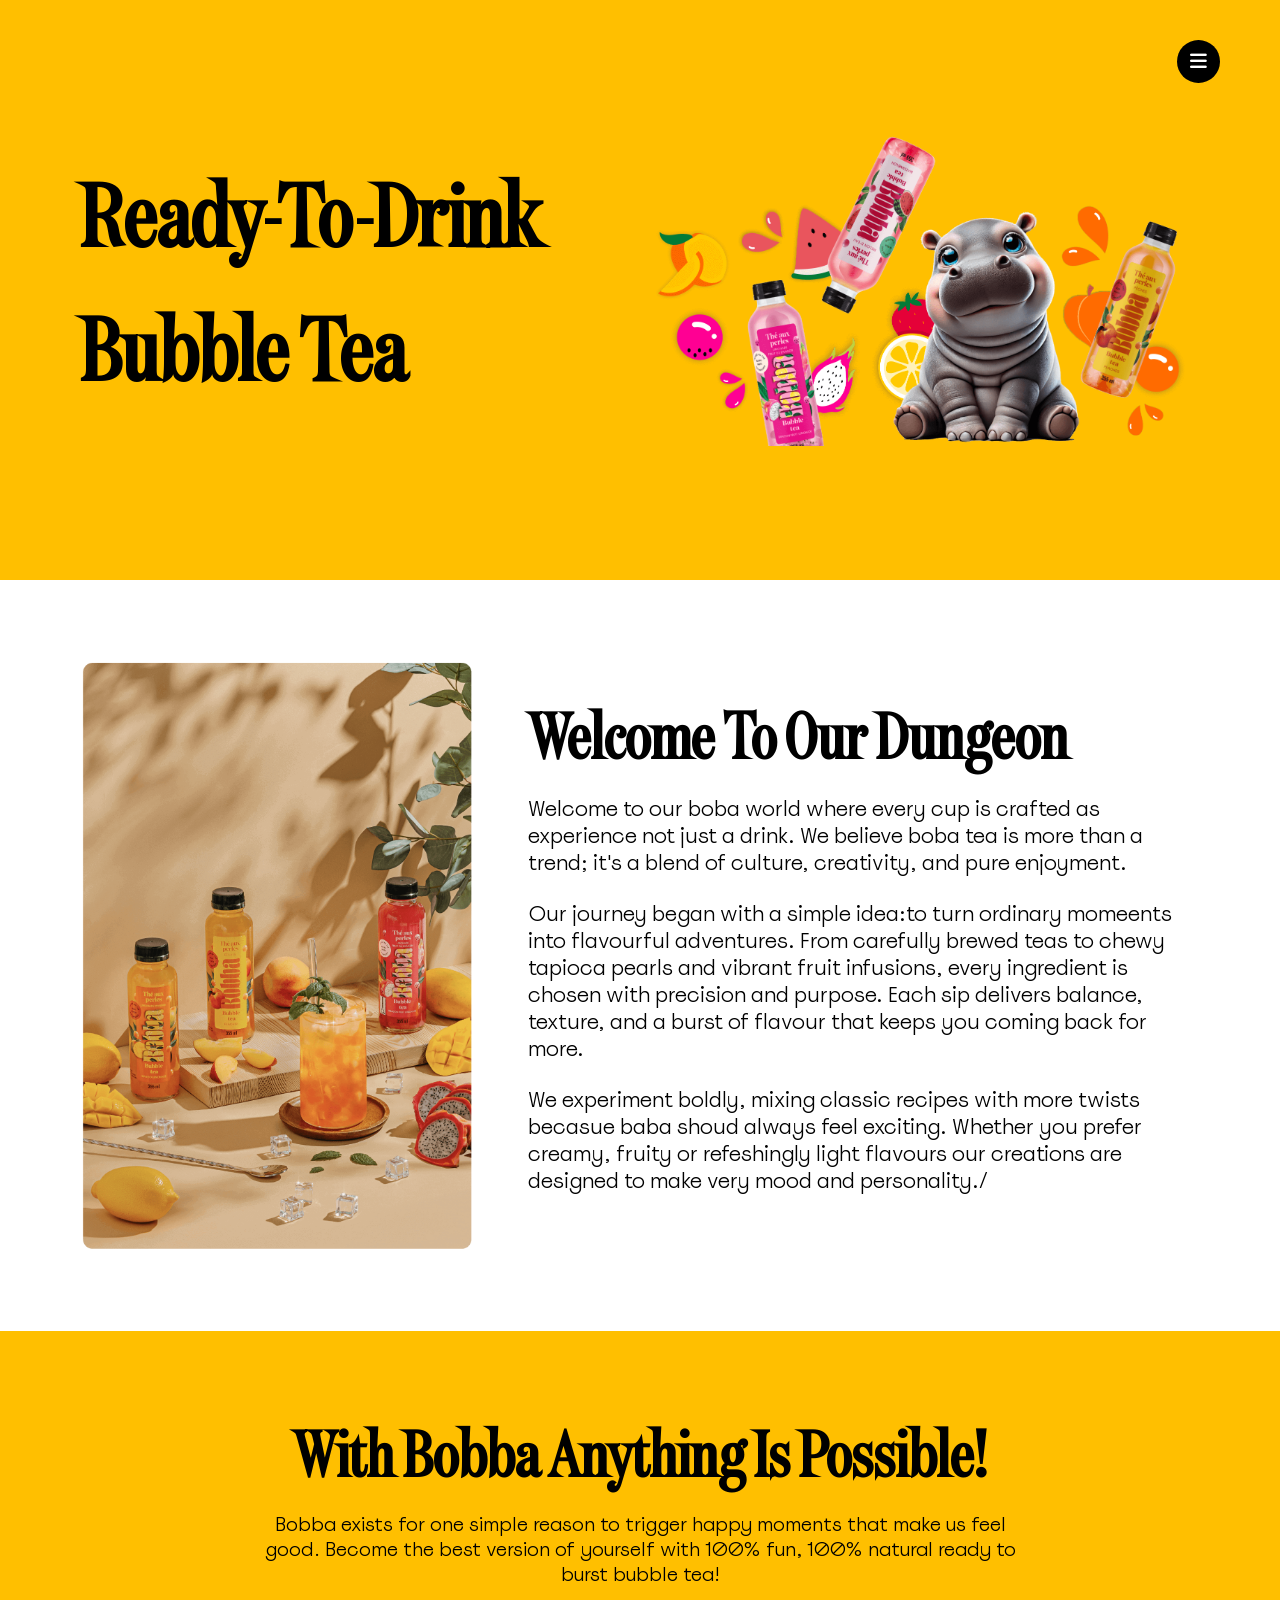
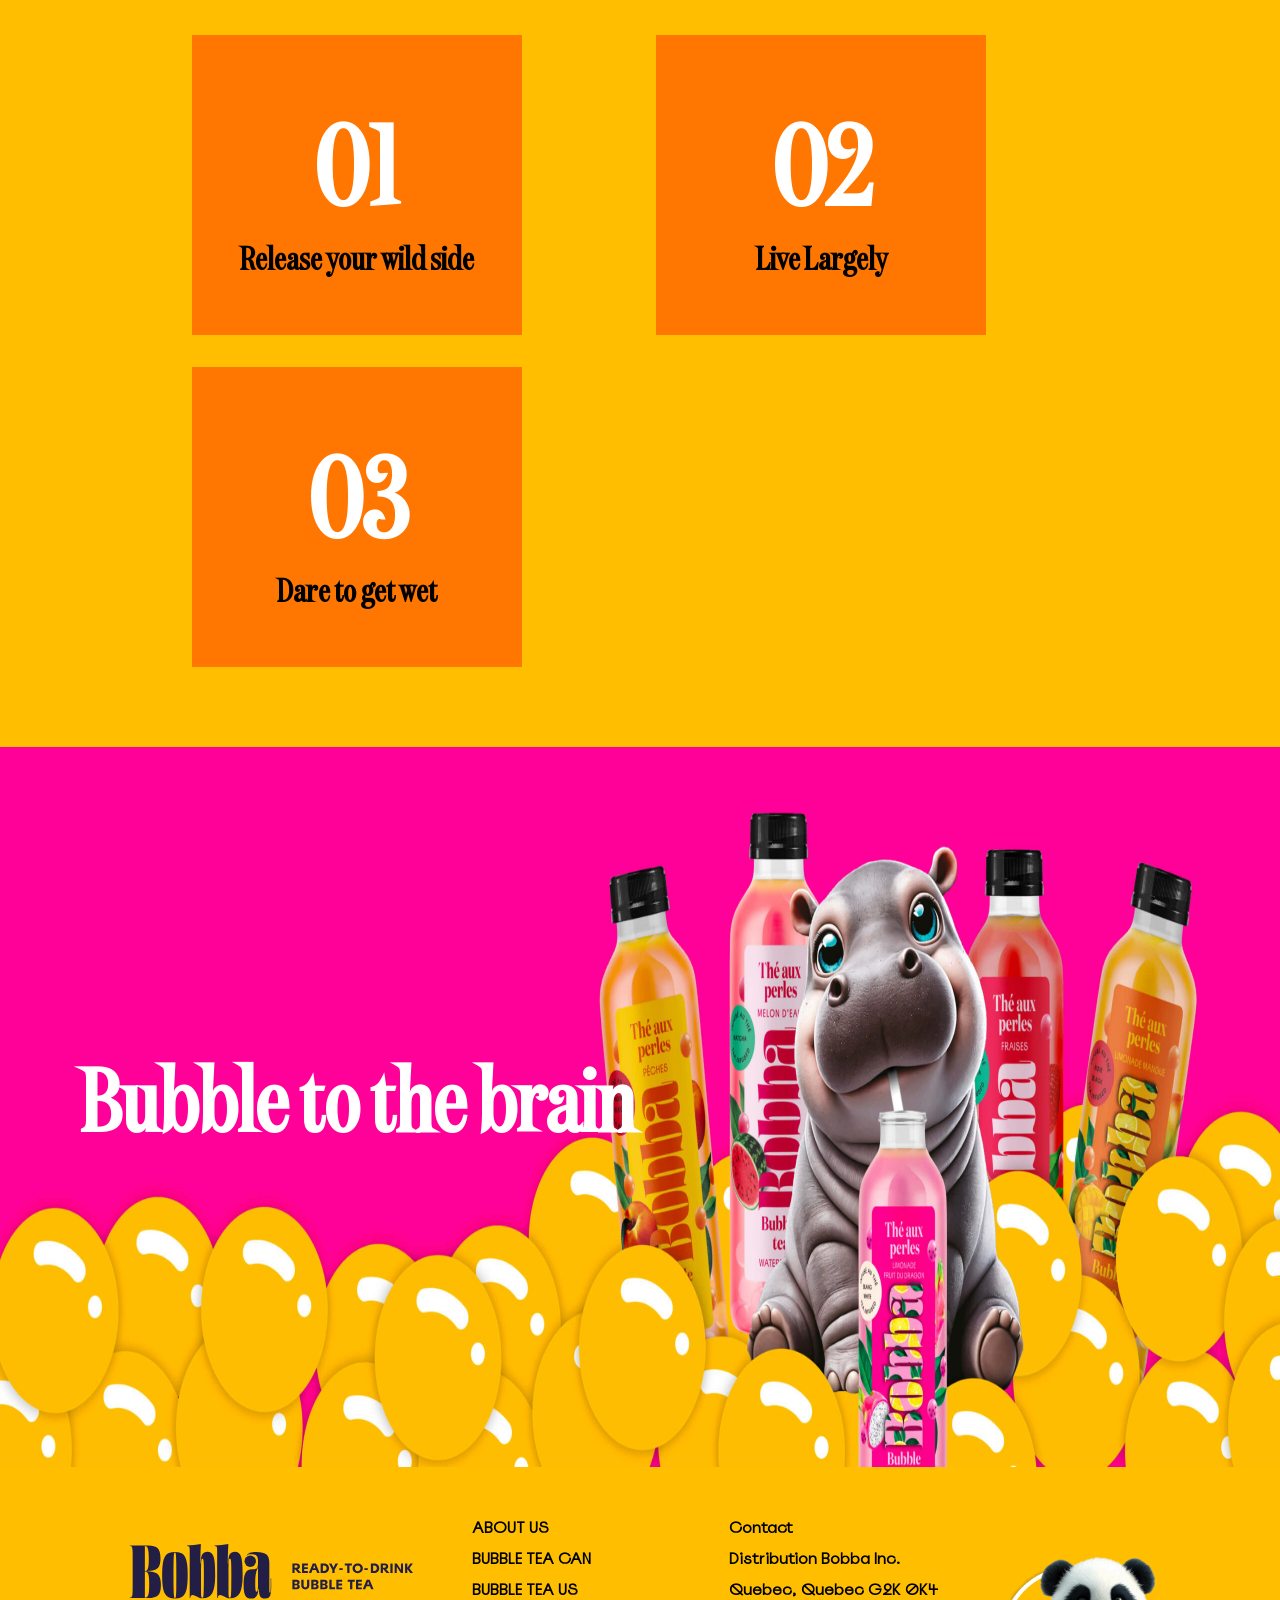
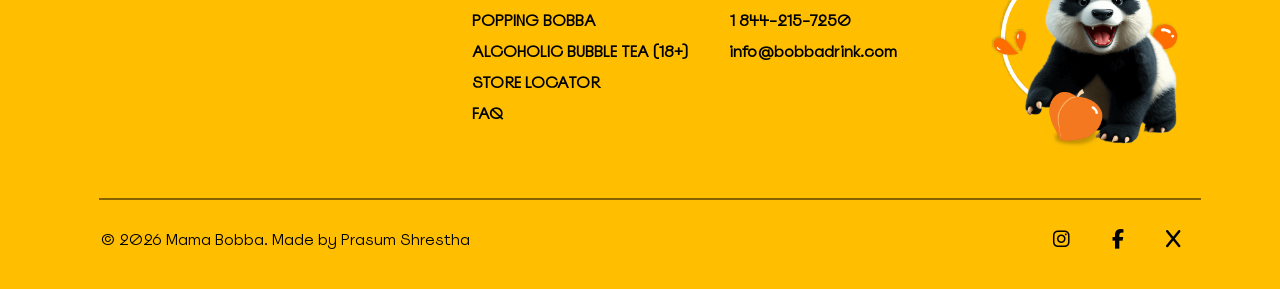
==== commit 5050336c: "Added footer, loading animation, and navigation to all the pages. added wheretobuy page, about us pa" ====
--- a/aboutus.html
+++ b/aboutus.html
@@ -221,87 +221,23 @@
             font-size: 5.5rem;
         }
 
-        .footer {
-            display: flex;
-            flex-direction: column;
-            align-items: center;
-            background-color: rgb(255, 191, 0);
-            padding: 50px 80px 20px 100px;
-        }
-
-        .footer-header {
-            display: flex;
-            width: 100%;
-        }
-
-        .footer-first {
-            display: flex;
-            justify-content: space-between;
-            width: 100%;
-            padding-bottom: 40px;
-        }
-
-        .footer-logo {
-            width: 30%;
-        }
-
-        .footer-second {
-            display: flex;
-            width: 20%;
-        }
-
-        .footer-second img {
-            width: 100%;
-        }
-
-        .footer-about {
-            display: flex;
-            flex-direction: column;
-            font-family: boba2;
-            font-weight: 100;
-            gap: 10px;
-        }
-
-        .footer-contact {
-            display: flex;
-            flex-direction: column;
-            font-family: boba2;
-            font-weight: 100;
-            gap: 10px;
-        }
-
-        .footer-footer {
-            display: flex;
-            justify-content: space-between;
-            align-items: center;
-            margin-top: 10px;
-            width: 100%;
-        }
-
-        .footer-footer i {
-            padding: 20px;
-            font-size: 1.2rem;
-            cursor: pointer;
-        }
-
-        hr {
-            width: 100%;
-            border: 0.5px solid rgba(0, 0, 0, 0.481);
-        }
+        
 
 
     </style>
 </head>
 
 <body>
+    <div class="loader">
+        <h1>BOBBA</h1>
+    </div>
     <div class="nav-container">
         <div class="nav">
         <ul>
             <li><a href="index.html"><i class="fas fa-home"></i> Home</a></li>
             <li><a href="aboutus.html"><i class="fas fa-circle-info"></i> About Us</a></li>
             <li><a href="faq.html"><i class="fas fa-question"></i> FAQ</a></li>
-            <li><a href="#"><i class="fas fa-store"></i> Where to buy</a></li>
-            <li><a href="#"><i class="fas fa-envelope"></i> Contact us</a></li>
+            <li><a href="wheretobuy.html"><i class="fas fa-store"></i> Where to buy</a></li>
         </ul>
         </div>
     </div>
@@ -425,7 +361,7 @@
             </div>
             <hr />
             <div class="footer-footer">
-                <p>© 2026 Mama Bobba. All rights reserved.</p>
+                <p>© 2026 Mama Bobba. Made by Prasum Shrestha</p>
                 <div class="social-medias">
                     <a href="https://www.instagram.com/prasum_shrestha/"><i class="fab fa-instagram"></i></a>
                     <a href="https://www.facebook.com/prasum.shrestha.2025"><i class="fab fa-facebook-f"></i></a>
--- a/perm.css
+++ b/perm.css
@@ -40,7 +40,38 @@
     .active {
       display: block;
     }
-
+    
+
+    .loader {
+      display: flex;
+      justify-content: center;
+      align-items: center;
+      position: fixed;
+      width: 100%;
+      height: 100%;
+      background-color: #ffb700;
+      z-index: 9999;
+      font-weight: 1000;
+    }
+
+    .loader h1 {
+      font-size: 3rem;
+      animation: rotate 1.5s ease-in-out;
+    }
+
+    @keyframes rotate {
+      0% {
+        transform: rotate(-360deg);
+        scale: 1.2;
+
+      }
+
+      100% {
+        transform: rotate(360deg);
+        scale: 0.6;
+        opacity: 0.7;
+      }
+    }
     .nav {
       display: flex;
       justify-content: center;
@@ -94,4 +125,123 @@
 
     .naved {
       transform: translateX(-20%);
+    }
+    .footer {
+            display: flex;
+            flex-direction: column;
+            align-items: center;
+            background-color: rgb(255, 191, 0);
+            padding: 50px 80px 20px 100px;
+        }
+
+        .footer-header {
+            display: flex;
+            width: 100%;
+        }
+
+        .footer-first {
+            display: flex;
+            justify-content: space-between;
+            width: 100%;
+            padding-bottom: 40px;
+        }
+
+        .footer-logo {
+            width: 30%;
+        }
+
+        .footer-second {
+            display: flex;
+            width: 20%;
+        }
+
+        .footer-second img {
+            width: 100%;
+        }
+
+        .footer-about {
+            display: flex;
+            flex-direction: column;
+            font-family: boba2;
+            font-weight: 100;
+            gap: 10px;
+        }
+
+        .footer-contact {
+            display: flex;
+            flex-direction: column;
+            font-family: boba2;
+            font-weight: 100;
+            gap: 10px;
+        }
+
+        .footer-footer {
+            display: flex;
+            justify-content: space-between;
+            align-items: center;
+            margin-top: 10px;
+            width: 100%;
+        }
+
+        .footer-footer i {
+            padding: 20px;
+            font-size: 1.2rem;
+            cursor: pointer;
+        }
+
+        hr {
+            width: 100%;
+            border: 0.5px solid rgba(0, 0, 0, 0.481);
+        }
+        .text-sliding {
+      width: 100%;
+      overflow: hidden;
+      padding: 20px 0;
+      background-color: #f0e5d8;
+    }
+
+    .slide {
+      display: flex;
+      text-align: center;
+      width: max-content;
+      animation: slide 10s linear infinite;
+    }
+
+    .slide1 {
+      display: flex;
+      text-align: center;
+      width: max-content;
+      animation: slide1 10s linear infinite;
+    }
+
+    .text-sliding span {
+      font-size: 5rem;
+      font-weight: 100;
+      margin-right: 20px;
+      white-space: nowrap;
+
+    }
+
+    @keyframes slide {
+      from {
+        transform: translate3d(0, 0, 0);
+      }
+
+      to {
+        transform: translate3d(-33.333%, 0, 0);
+      }
+    }
+
+    @keyframes slide1 {
+      from {
+        transform: translate3d(-33.333%, 0, 0);
+      }
+
+      to {
+        transform: translate3d(0, 0, 0);
+      }
+    }
+    a {
+      text-decoration: none;
+      color: black;
     }
